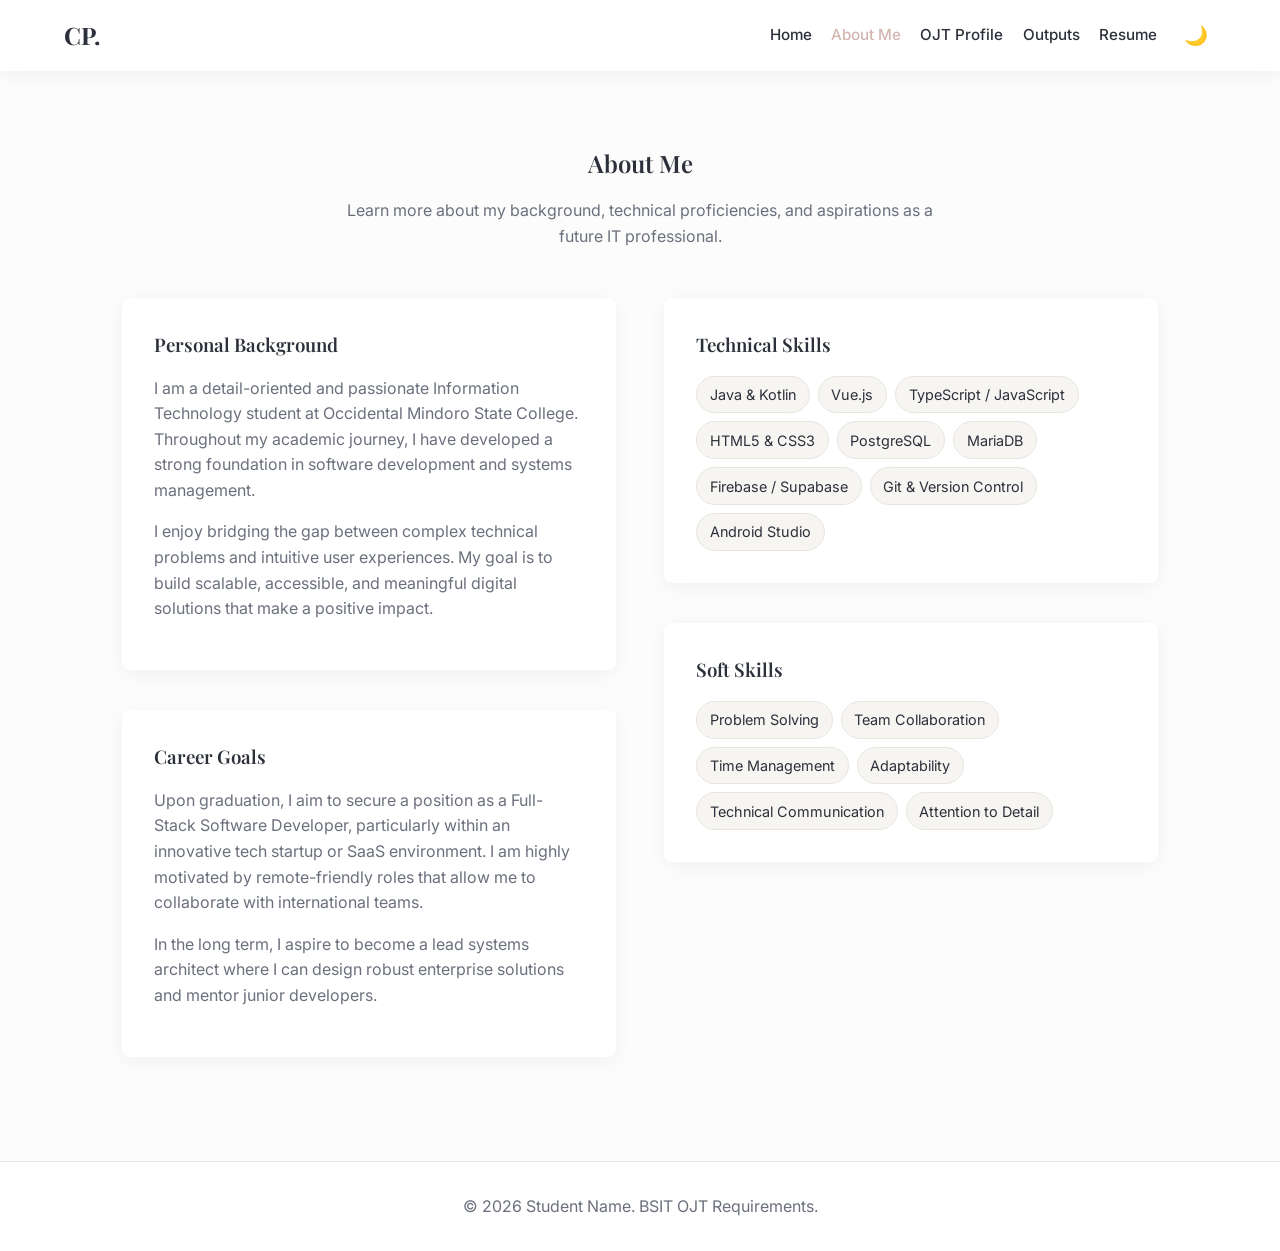
==== about.html @ f4969c80 "Inital commit: E-portfolio website progress" ====
<!DOCTYPE html>
<html lang="en">
<head>
    <meta charset="UTF-8">
    <meta name="viewport" content="width=device-width, initial-scale=1.0">
    <!-- REPLACE TEXT BELOW -->
    <title>About Me | Student Name</title>
    
    <link rel="preconnect" href="https://fonts.googleapis.com">
    <link rel="preconnect" href="https://fonts.gstatic.com" crossorigin>
    <link href="https://fonts.googleapis.com/css2?family=Inter:wght@300;400;500;600&family=Playfair+Display:wght@500;600;700&display=swap" rel="stylesheet">
    <link rel="stylesheet" href="assets/css/style.css">
</head>
<body>

    <nav class="navbar">
        <!-- REPLACE TEXT BELOW -->
        <a href="index.html" class="nav-brand">CP.</a>
        <button class="hamburger">☰</button>
        <ul class="nav-links">
            <li><a href="index.html">Home</a></li>
            <li><a href="about.html" class="active">About Me</a></li>
            <li><a href="ojt-profile.html">OJT Profile</a></li>
            <li><a href="outputs.html">Outputs</a></li>
            <li><a href="resume.html">Resume</a></li>
            <li><button id="theme-toggle" class="theme-toggle">🌙</button></li>
        </ul>
    </nav>

    <main>
        <section class="container">
            <div class="page-header">
                <h1>About Me</h1>
                <p>Learn more about my background, technical proficiencies, and aspirations as a future IT professional.</p>
            </div>

            <div class="content-grid">
                <!-- Left Column -->
                <div>
                    <div class="content-section">
                        <h3>Personal Background</h3>
                        <!-- REPLACE TEXT BELOW: Write the personal background here -->
                        <p>I am a detail-oriented and passionate Information Technology student at Occidental Mindoro State College. Throughout my academic journey, I have developed a strong foundation in software development and systems management.</p>
                        <p>I enjoy bridging the gap between complex technical problems and intuitive user experiences. My goal is to build scalable, accessible, and meaningful digital solutions that make a positive impact.</p>
                    </div>

                    <div class="content-section">
                        <h3>Career Goals</h3>
                        <!-- REPLACE TEXT BELOW: Write career goals here -->
                        <p>Upon graduation, I aim to secure a position as a Full-Stack Software Developer, particularly within an innovative tech startup or SaaS environment. I am highly motivated by remote-friendly roles that allow me to collaborate with international teams.</p>
                        <p>In the long term, I aspire to become a lead systems architect where I can design robust enterprise solutions and mentor junior developers.</p>
                    </div>
                </div>

                <!-- Right Column -->
                <div>
                    <div class="content-section">
                        <h3>Technical Skills</h3>
                        <ul class="skills-list">
                            <!-- REPLACE TEXT BELOW: Update technical skills -->
                            <li>Java & Kotlin</li>
                            <li>Vue.js</li>
                            <li>TypeScript / JavaScript</li>
                            <li>HTML5 & CSS3</li>
                            <li>PostgreSQL</li>
                            <li>MariaDB</li>
                            <li>Firebase / Supabase</li>
                            <li>Git & Version Control</li>
                            <li>Android Studio</li>
                        </ul>
                    </div>

                    <div class="content-section">
                        <h3>Soft Skills</h3>
                        <ul class="skills-list">
                            <!-- REPLACE TEXT BELOW: Update soft skills -->
                            <li>Problem Solving</li>
                            <li>Team Collaboration</li>
                            <li>Time Management</li>
                            <li>Adaptability</li>
                            <li>Technical Communication</li>
                            <li>Attention to Detail</li>
                        </ul>
                    </div>
                </div>
            </div>
        </section>
    </main>

    <footer>
        <!-- REPLACE TEXT BELOW -->
        <p>&copy; 2026 Student Name. BSIT OJT Requirements.</p>
    </footer>

    <script src="assets/js/main.js"></script>
</body>
</html>
---- assets/css/style.css ----
/* ==========================================================================
   1. CSS Variables & Design System (Light/Dark Mode)
   ========================================================================== */
:root {
  --bg-primary: #FCFCFC;
  --bg-secondary: #F7F5F2;
  --bg-card: #FFFFFF;
  --text-main: #2C303A;
  --text-muted: #6B707C;
  --accent-color: #D4B5B0;
  --accent-hover: #C29E99;
  --border-color: #E8E5E1;
  --shadow-soft: 0 4px 20px rgba(0, 0, 0, 0.05);
  --font-heading: 'Playfair Display', serif;
  --font-body: 'Inter', sans-serif;
  --radius-md: 8px;
  --transition: all 0.3s ease;
}

[data-theme="dark"] {
  --bg-primary: #1A1A1D;
  --bg-secondary: #242427;
  --bg-card: #2A2A2E;
  --text-main: #F2F2F2;
  --text-muted: #A0A5B1;
  --accent-color: #D4B5B0;
  --accent-hover: #E3CACA;
  --border-color: #3F3F45;
  --shadow-soft: 0 4px 20px rgba(0, 0, 0, 0.2);
}

/* ==========================================================================
   2. Resets & Base Styles
   ========================================================================== */
* { margin: 0; padding: 0; box-sizing: border-box; }
body { font-family: var(--font-body); background-color: var(--bg-primary); color: var(--text-main); line-height: 1.6; transition: var(--transition); }
h1, h2, h3, h4 { font-family: var(--font-heading); font-weight: 600; color: var(--text-main); margin-bottom: 1rem; }
a { text-decoration: none; color: var(--accent-color); transition: var(--transition); }
a:hover { color: var(--accent-hover); }
img { max-width: 100%; height: auto; display: block; border-radius: var(--radius-md); }

/* ==========================================================================
   3. Navigation Bar
   ========================================================================== */
.navbar { position: fixed; top: 0; width: 100%; background-color: var(--bg-card); box-shadow: var(--shadow-soft); z-index: 1000; display: flex; justify-content: space-between; align-items: center; padding: 1rem 5%; transition: var(--transition); }
.nav-brand { font-family: var(--font-heading); font-size: 1.5rem; font-weight: bold; color: var(--text-main); }
.nav-links { display: flex; list-style: none; gap: 1.2rem; align-items: center; font-size: 0.95rem; }
.nav-links a { color: var(--text-main); font-weight: 500; }
.nav-links a:hover, .nav-links a.active { color: var(--accent-color); }
.theme-toggle { background: none; border: none; cursor: pointer; font-size: 1.2rem; color: var(--text-main); padding: 0.5rem; }
.hamburger { display: none; background: none; border: none; font-size: 1.5rem; color: var(--text-main); cursor: pointer; }

/* ==========================================================================
   4. Layouts & Components
   ========================================================================== */
main { margin-top: 80px; min-height: calc(100vh - 150px); }
.container { max-width: 1100px; margin: 0 auto; padding: 4rem 2rem; }
.page-header { text-align: center; margin-bottom: 3rem; }
.page-header p { color: var(--text-muted); max-width: 600px; margin: 0 auto; }

.btn { display: inline-block; background-color: var(--accent-color); color: #fff; padding: 0.75rem 1.5rem; border-radius: var(--radius-md); font-weight: 600; border: none; cursor: pointer; }
.btn:hover { background-color: var(--accent-hover); color: #fff; }
.btn-outline { background-color: transparent; border: 2px solid var(--accent-color); color: var(--accent-color); }
.btn-outline:hover { background-color: var(--accent-color); color: #fff; }

.content-grid { display: grid; grid-template-columns: 1fr 1fr; gap: 3rem; }
.content-section { margin-bottom: 2.5rem; background: var(--bg-card); padding: 2rem; border-radius: var(--radius-md); box-shadow: var(--shadow-soft); transition: var(--transition); }
.content-section p { margin-bottom: 1rem; color: var(--text-muted); }

.resume-grid { display: grid; grid-template-columns: 1fr 2fr; gap: 3rem; }
.resume-item { margin-bottom: 1.5rem; border-left: 3px solid var(--accent-color); padding-left: 1rem; }
.resume-item h4 { margin-bottom: 0.2rem; }
.resume-item .date { color: var(--text-muted); font-size: 0.9rem; margin-bottom: 0.5rem; display: block; }
.skills-list { display: flex; flex-wrap: wrap; gap: 0.5rem; list-style: none; }
.skills-list li { background: var(--bg-secondary); padding: 0.4rem 0.8rem; border-radius: 20px; font-size: 0.9rem; border: 1px solid var(--border-color); color: var(--text-main); }

.company-header { display: flex; align-items: center; gap: 2rem; margin-bottom: 2rem; padding-bottom: 2rem; border-bottom: 1px solid var(--border-color); }
.company-logo { width: 120px; height: 120px; object-fit: contain; background: var(--bg-secondary); padding: 1rem; border-radius: var(--radius-md); border: 1px solid var(--border-color); }
.info-row { display: flex; justify-content: space-between; border-bottom: 1px solid var(--border-color); padding: 1rem 0; }
.info-row:last-child { border-bottom: none; }
.info-label { font-weight: 600; color: var(--text-main); }
.info-value { color: var(--text-muted); text-align: right; }

/* ==========================================================================
   5. Gallery & Lightbox
   ========================================================================== */
.gallery-grid { display: grid; grid-template-columns: repeat(auto-fill, minmax(300px, 1fr)); gap: 1.5rem; }
.gallery-img { width: 100%; height: 250px; object-fit: cover; border-radius: var(--radius-md); cursor: pointer; transition: transform 0.3s ease, box-shadow 0.3s ease; }
.gallery-img:hover { transform: scale(1.03); box-shadow: var(--shadow-soft); }

.lightbox { position: fixed; top: 0; left: 0; width: 100%; height: 100%; background: rgba(0, 0, 0, 0.9); display: none; justify-content: center; align-items: center; z-index: 2000; opacity: 0; transition: opacity 0.3s ease; padding: 2rem; }
.lightbox.active { display: flex; opacity: 1; }
.lightbox img { max-width: 100%; max-height: 90vh; border-radius: var(--radius-md); box-shadow: 0 10px 30px rgba(0,0,0,0.5); object-fit: contain; }
.lightbox-close { position: absolute; top: 20px; right: 30px; color: white; font-size: 3rem; cursor: pointer; background: none; border: none; transition: color 0.3s ease; }
.lightbox-close:hover { color: var(--accent-color); }

/* Footer */
footer { background-color: var(--bg-card); text-align: center; padding: 2rem; border-top: 1px solid var(--border-color); color: var(--text-muted); }

/* ==========================================================================
   6. Responsive Design
   ========================================================================== */
@media (max-width: 900px) {
  .hamburger { display: block; }
  .nav-links { position: fixed; top: 70px; right: -100%; width: 100%; height: calc(100vh - 70px); background-color: var(--bg-card); flex-direction: column; padding-top: 2rem; transition: var(--transition); }
  .nav-links.active { right: 0; }
  .resume-grid, .content-grid { grid-template-columns: 1fr; }
  .company-header { flex-direction: column; text-align: center; }
  .info-row { flex-direction: column; text-align: left; gap: 0.5rem; }
  .info-value { text-align: left; }
}
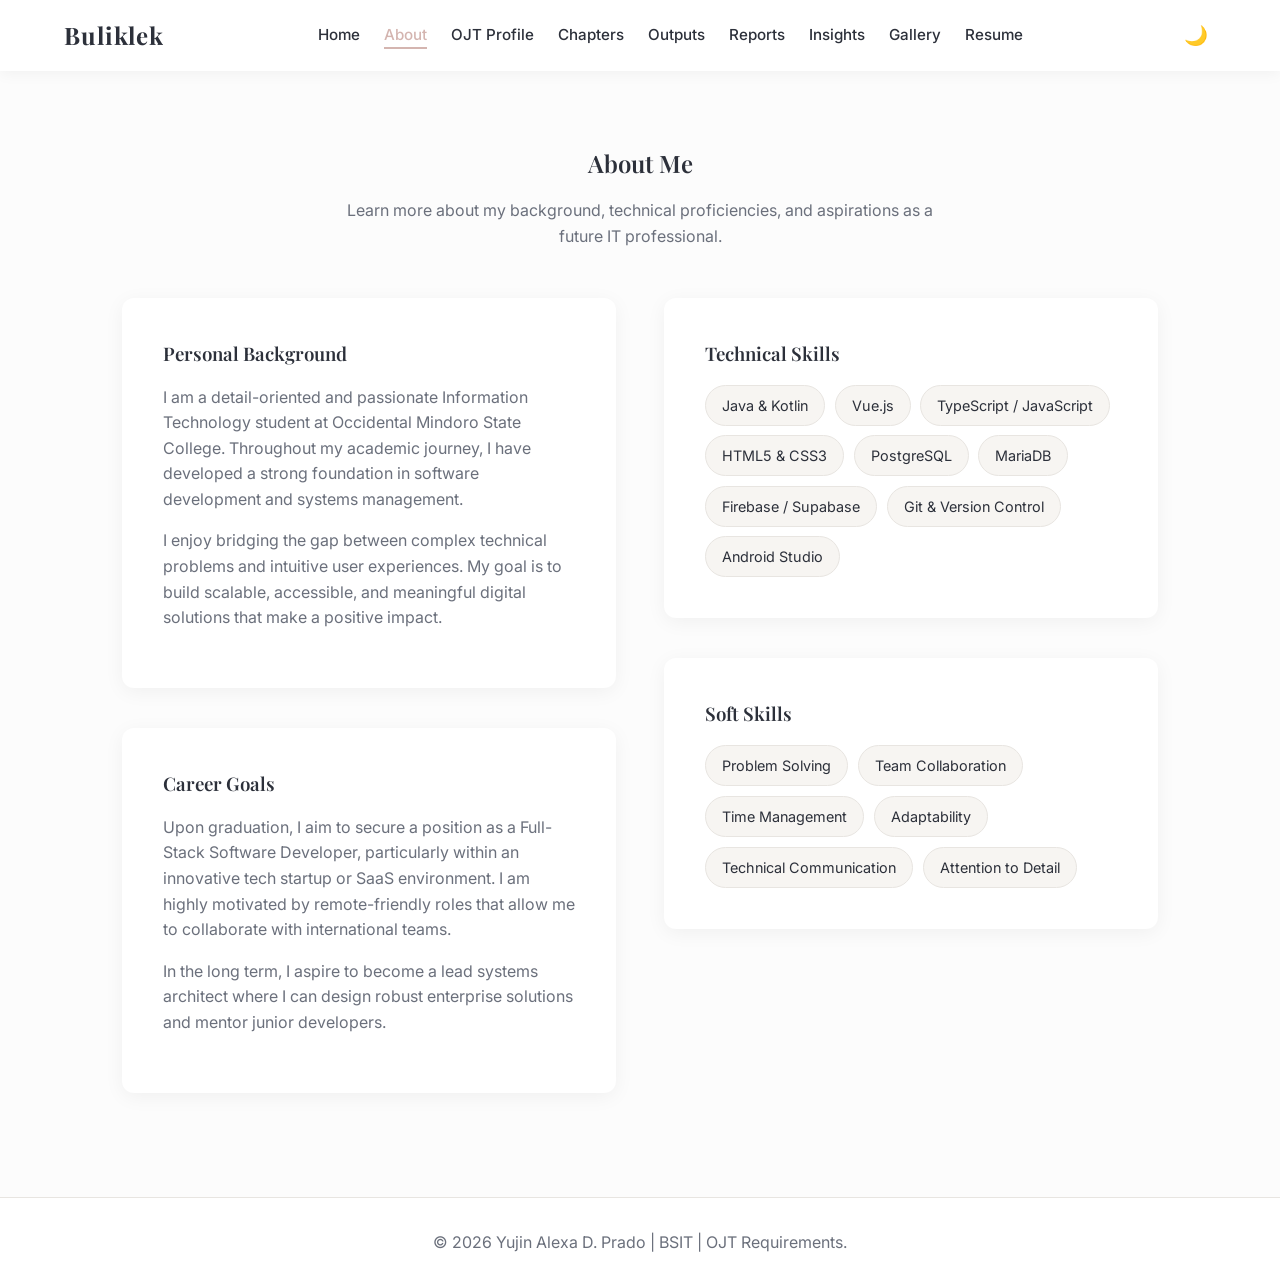
==== commit 04bdd77d: "feat: #1 added new adjustments: chapter viewing, theme toggle switch placement, improved ui" ====
--- a/about.html
+++ b/about.html
@@ -3,9 +3,7 @@
 <head>
     <meta charset="UTF-8">
     <meta name="viewport" content="width=device-width, initial-scale=1.0">
-    <!-- REPLACE TEXT BELOW -->
-    <title>About Me | Student Name</title>
-    
+    <title>About Me | Yujin Alexa D. Prado</title>
     <link rel="preconnect" href="https://fonts.googleapis.com">
     <link rel="preconnect" href="https://fonts.gstatic.com" crossorigin>
     <link href="https://fonts.googleapis.com/css2?family=Inter:wght@300;400;500;600&family=Playfair+Display:wght@500;600;700&display=swap" rel="stylesheet">
@@ -14,17 +12,22 @@
 <body>
 
     <nav class="navbar">
-        <!-- REPLACE TEXT BELOW -->
-        <a href="index.html" class="nav-brand">CP.</a>
-        <button class="hamburger">☰</button>
+        <a href="index.html" class="nav-brand">Buliklek</a>
         <ul class="nav-links">
             <li><a href="index.html">Home</a></li>
-            <li><a href="about.html" class="active">About Me</a></li>
+            <li><a href="about.html" class="active">About</a></li>
             <li><a href="ojt-profile.html">OJT Profile</a></li>
+            <li><a href="chapters.html">Chapters</a></li>
             <li><a href="outputs.html">Outputs</a></li>
+            <li><a href="reports.html">Reports</a></li>
+            <li><a href="insights.html">Insights</a></li>
+            <li><a href="gallery.html">Gallery</a></li>
             <li><a href="resume.html">Resume</a></li>
-            <li><button id="theme-toggle" class="theme-toggle">🌙</button></li>
         </ul>
+        <div style="display: flex; align-items: center; gap: 0.5rem;">
+            <button id="theme-toggle" class="theme-toggle" aria-label="Toggle Dark Mode">🌙</button>
+            <button class="hamburger">☰</button>
+        </div>
     </nav>
 
     <main>
@@ -33,31 +36,23 @@
                 <h1>About Me</h1>
                 <p>Learn more about my background, technical proficiencies, and aspirations as a future IT professional.</p>
             </div>
-
             <div class="content-grid">
-                <!-- Left Column -->
                 <div>
                     <div class="content-section">
                         <h3>Personal Background</h3>
-                        <!-- REPLACE TEXT BELOW: Write the personal background here -->
                         <p>I am a detail-oriented and passionate Information Technology student at Occidental Mindoro State College. Throughout my academic journey, I have developed a strong foundation in software development and systems management.</p>
                         <p>I enjoy bridging the gap between complex technical problems and intuitive user experiences. My goal is to build scalable, accessible, and meaningful digital solutions that make a positive impact.</p>
                     </div>
-
                     <div class="content-section">
                         <h3>Career Goals</h3>
-                        <!-- REPLACE TEXT BELOW: Write career goals here -->
                         <p>Upon graduation, I aim to secure a position as a Full-Stack Software Developer, particularly within an innovative tech startup or SaaS environment. I am highly motivated by remote-friendly roles that allow me to collaborate with international teams.</p>
                         <p>In the long term, I aspire to become a lead systems architect where I can design robust enterprise solutions and mentor junior developers.</p>
                     </div>
                 </div>
-
-                <!-- Right Column -->
                 <div>
                     <div class="content-section">
                         <h3>Technical Skills</h3>
                         <ul class="skills-list">
-                            <!-- REPLACE TEXT BELOW: Update technical skills -->
                             <li>Java & Kotlin</li>
                             <li>Vue.js</li>
                             <li>TypeScript / JavaScript</li>
@@ -69,11 +64,9 @@
                             <li>Android Studio</li>
                         </ul>
                     </div>
-
                     <div class="content-section">
                         <h3>Soft Skills</h3>
                         <ul class="skills-list">
-                            <!-- REPLACE TEXT BELOW: Update soft skills -->
                             <li>Problem Solving</li>
                             <li>Team Collaboration</li>
                             <li>Time Management</li>
@@ -88,8 +81,7 @@
     </main>
 
     <footer>
-        <!-- REPLACE TEXT BELOW -->
-        <p>&copy; 2026 Student Name. BSIT OJT Requirements.</p>
+        <p>&copy; 2026 Yujin Alexa D. Prado | BSIT | OJT Requirements.</p>
     </footer>
 
     <script src="assets/js/main.js"></script>
--- a/assets/css/style.css
+++ b/assets/css/style.css
@@ -1,6 +1,3 @@
-/* ==========================================================================
-   1. CSS Variables & Design System (Light/Dark Mode)
-   ========================================================================== */
 :root {
   --bg-primary: #FCFCFC;
   --bg-secondary: #F7F5F2;
@@ -11,10 +8,11 @@
   --accent-hover: #C29E99;
   --border-color: #E8E5E1;
   --shadow-soft: 0 4px 20px rgba(0, 0, 0, 0.05);
+  --shadow-hover: 0 12px 30px rgba(0, 0, 0, 0.1);
   --font-heading: 'Playfair Display', serif;
   --font-body: 'Inter', sans-serif;
-  --radius-md: 8px;
-  --transition: all 0.3s ease;
+  --radius-md: 12px; 
+  --transition: all 0.4s cubic-bezier(0.25, 0.8, 0.25, 1);
 }
 
 [data-theme="dark"] {
@@ -27,66 +25,138 @@
   --accent-hover: #E3CACA;
   --border-color: #3F3F45;
   --shadow-soft: 0 4px 20px rgba(0, 0, 0, 0.2);
+  --shadow-hover: 0 12px 30px rgba(0, 0, 0, 0.4);
 }
 
-/* ==========================================================================
-   2. Resets & Base Styles
-   ========================================================================== */
 * { margin: 0; padding: 0; box-sizing: border-box; }
-body { font-family: var(--font-body); background-color: var(--bg-primary); color: var(--text-main); line-height: 1.6; transition: var(--transition); }
+body { font-family: var(--font-body); background-color: var(--bg-primary); color: var(--text-main); line-height: 1.6; transition: background-color 0.4s ease, color 0.4s ease; overflow-x: hidden; }
 h1, h2, h3, h4 { font-family: var(--font-heading); font-weight: 600; color: var(--text-main); margin-bottom: 1rem; }
 a { text-decoration: none; color: var(--accent-color); transition: var(--transition); }
 a:hover { color: var(--accent-hover); }
 img { max-width: 100%; height: auto; display: block; border-radius: var(--radius-md); }
 
-/* ==========================================================================
-   3. Navigation Bar
-   ========================================================================== */
-.navbar { position: fixed; top: 0; width: 100%; background-color: var(--bg-card); box-shadow: var(--shadow-soft); z-index: 1000; display: flex; justify-content: space-between; align-items: center; padding: 1rem 5%; transition: var(--transition); }
-.nav-brand { font-family: var(--font-heading); font-size: 1.5rem; font-weight: bold; color: var(--text-main); }
-.nav-links { display: flex; list-style: none; gap: 1.2rem; align-items: center; font-size: 0.95rem; }
-.nav-links a { color: var(--text-main); font-weight: 500; }
+.navbar { 
+    position: fixed; top: 0; width: 100%; z-index: 1000; 
+    display: flex; justify-content: space-between; align-items: center; padding: 1rem 5%; 
+    background-color: rgba(255, 255, 255, 0.85); 
+    backdrop-filter: blur(12px);
+    -webkit-backdrop-filter: blur(12px);
+    box-shadow: 0 2px 15px rgba(0, 0, 0, 0.05);
+    transition: var(--transition); 
+}
+[data-theme="dark"] .navbar {
+    background-color: rgba(42, 42, 46, 0.85); 
+}
+.nav-brand { font-family: var(--font-heading); font-size: 1.5rem; font-weight: bold; color: var(--text-main); letter-spacing: 1px; }
+.nav-links { display: flex; list-style: none; gap: 1.5rem; align-items: center; font-size: 0.95rem; }
+.nav-links a { color: var(--text-main); font-weight: 500; position: relative; padding-bottom: 5px; }
+
+.nav-links a::after {
+    content: ''; position: absolute; width: 0; height: 2px; bottom: 0; left: 0;
+    background-color: var(--accent-color); transition: var(--transition);
+}
+.nav-links a:hover::after, .nav-links a.active::after { width: 100%; }
 .nav-links a:hover, .nav-links a.active { color: var(--accent-color); }
-.theme-toggle { background: none; border: none; cursor: pointer; font-size: 1.2rem; color: var(--text-main); padding: 0.5rem; }
+
+.theme-toggle { background: none; border: none; cursor: pointer; font-size: 1.2rem; color: var(--text-main); padding: 0.5rem; transition: transform 0.3s ease; }
+.theme-toggle:hover { transform: rotate(15deg) scale(1.1); }
 .hamburger { display: none; background: none; border: none; font-size: 1.5rem; color: var(--text-main); cursor: pointer; }
 
-/* ==========================================================================
-   4. Layouts & Components
-   ========================================================================== */
 main { margin-top: 80px; min-height: calc(100vh - 150px); }
 .container { max-width: 1100px; margin: 0 auto; padding: 4rem 2rem; }
 .page-header { text-align: center; margin-bottom: 3rem; }
 .page-header p { color: var(--text-muted); max-width: 600px; margin: 0 auto; }
 
-.btn { display: inline-block; background-color: var(--accent-color); color: #fff; padding: 0.75rem 1.5rem; border-radius: var(--radius-md); font-weight: 600; border: none; cursor: pointer; }
-.btn:hover { background-color: var(--accent-hover); color: #fff; }
-.btn-outline { background-color: transparent; border: 2px solid var(--accent-color); color: var(--accent-color); }
-.btn-outline:hover { background-color: var(--accent-color); color: #fff; }
+.btn { 
+    display: inline-block; background-color: var(--accent-color); color: #fff; 
+    padding: 0.75rem 1.5rem; border-radius: 30px; font-weight: 600; border: none; cursor: pointer; 
+    transition: var(--transition); box-shadow: 0 4px 15px rgba(212, 181, 176, 0.4);
+}
+.btn:hover { background-color: var(--accent-hover); color: #fff; transform: translateY(-3px); box-shadow: 0 8px 20px rgba(212, 181, 176, 0.6); }
+.btn-outline { background-color: transparent; border: 2px solid var(--accent-color); color: var(--accent-color); box-shadow: none; }
+.btn-outline:hover { background-color: var(--accent-color); color: #fff; transform: translateY(-3px); box-shadow: 0 8px 20px rgba(212, 181, 176, 0.4); }
 
 .content-grid { display: grid; grid-template-columns: 1fr 1fr; gap: 3rem; }
-.content-section { margin-bottom: 2.5rem; background: var(--bg-card); padding: 2rem; border-radius: var(--radius-md); box-shadow: var(--shadow-soft); transition: var(--transition); }
+.content-section, .resume-section { 
+    margin-bottom: 2.5rem; background: var(--bg-card); padding: 2.5rem; 
+    border-radius: var(--radius-md); box-shadow: var(--shadow-soft); transition: var(--transition); 
+    border: 1px solid transparent;
+}
+.content-section:hover, .resume-section:hover {
+    transform: translateY(-8px);
+    box-shadow: var(--shadow-hover);
+    border-color: var(--border-color);
+}
 .content-section p { margin-bottom: 1rem; color: var(--text-muted); }
 
+/* Updated Responsive PDF Container */
+.pdf-container {
+    width: 100%; /* Fixed from 200% */
+    max-width: 900px; 
+    height: 75vh; 
+    min-height: 400px; 
+    margin: 0 auto 4rem auto; 
+    border-radius: var(--radius-md); 
+    overflow: hidden; 
+    box-shadow: var(--shadow-soft); 
+    border: 1px solid var(--border-color);
+}
+
 .resume-grid { display: grid; grid-template-columns: 1fr 2fr; gap: 3rem; }
-.resume-item { margin-bottom: 1.5rem; border-left: 3px solid var(--accent-color); padding-left: 1rem; }
+.resume-item { margin-bottom: 1.5rem; border-left: 3px solid var(--accent-color); padding-left: 1rem; transition: var(--transition); }
+.resume-item:hover { border-left-width: 6px; background: linear-gradient(90deg, rgba(212,181,176,0.1) 0%, rgba(255,255,255,0) 100%); }
 .resume-item h4 { margin-bottom: 0.2rem; }
 .resume-item .date { color: var(--text-muted); font-size: 0.9rem; margin-bottom: 0.5rem; display: block; }
-.skills-list { display: flex; flex-wrap: wrap; gap: 0.5rem; list-style: none; }
-.skills-list li { background: var(--bg-secondary); padding: 0.4rem 0.8rem; border-radius: 20px; font-size: 0.9rem; border: 1px solid var(--border-color); color: var(--text-main); }
+
+.skills-list { display: flex; flex-wrap: wrap; gap: 0.6rem; list-style: none; }
+.skills-list li { 
+    background: var(--bg-secondary); padding: 0.5rem 1rem; border-radius: 30px; 
+    font-size: 0.9rem; border: 1px solid var(--border-color); color: var(--text-main);
+    transition: var(--transition); cursor: default;
+}
+.skills-list li:hover {
+    background-color: var(--accent-color); color: #fff; border-color: var(--accent-color);
+    transform: translateY(-3px) scale(1.05); box-shadow: 0 5px 15px rgba(212, 181, 176, 0.4);
+}
 
 .company-header { display: flex; align-items: center; gap: 2rem; margin-bottom: 2rem; padding-bottom: 2rem; border-bottom: 1px solid var(--border-color); }
-.company-logo { width: 120px; height: 120px; object-fit: contain; background: var(--bg-secondary); padding: 1rem; border-radius: var(--radius-md); border: 1px solid var(--border-color); }
-.info-row { display: flex; justify-content: space-between; border-bottom: 1px solid var(--border-color); padding: 1rem 0; }
+.company-logo { width: 120px; height: 120px; object-fit: contain; background: var(--bg-secondary); padding: 1rem; border-radius: var(--radius-md); border: 1px solid var(--border-color); transition: var(--transition); }
+.company-logo:hover { transform: scale(1.05) rotate(-2deg); }
+.info-row { display: flex; justify-content: space-between; border-bottom: 1px solid var(--border-color); padding: 1rem 0; transition: var(--transition); }
+.info-row:hover { background-color: var(--bg-secondary); padding-left: 10px; padding-right: 10px; border-radius: var(--radius-md); }
 .info-row:last-child { border-bottom: none; }
 .info-label { font-weight: 600; color: var(--text-main); }
 .info-value { color: var(--text-muted); text-align: right; }
 
-/* ==========================================================================
-   5. Gallery & Lightbox
-   ========================================================================== */
+/* Chapter & Dropdown Features */
+.chapter-selector-wrapper { text-align: center; margin-bottom: 3rem; }
+.chapter-dropdown {
+    padding: 1rem 2rem; font-size: 1.1rem; font-family: var(--font-body);
+    color: var(--text-main); background-color: var(--bg-card);
+    border: 2px solid var(--accent-color); border-radius: 30px;
+    cursor: pointer; outline: none; box-shadow: var(--shadow-soft);
+    appearance: none; -webkit-appearance: none;
+    background-image: url('data:image/svg+xml;charset=US-ASCII,<svg width="14" height="8" viewBox="0 0 14 8" fill="none" xmlns="http://www.w3.org/2000/svg"><path d="M1 1L7 7L13 1" stroke="%23D4B5B0" stroke-width="2" stroke-linecap="round" stroke-linejoin="round"/></svg>');
+    background-repeat: no-repeat; background-position: right 20px center;
+    padding-right: 3rem; transition: var(--transition);
+}
+.chapter-dropdown:hover { box-shadow: var(--shadow-hover); transform: translateY(-2px); }
+
+.toc-card { background: var(--bg-card); padding: 2rem; border-radius: var(--radius-md); box-shadow: var(--shadow-soft); margin-bottom: 2rem; border-left: 4px solid var(--accent-color); }
+.toc-list { list-style: none; margin-left: 1rem; }
+.toc-list li { margin-bottom: 0.8rem; cursor: pointer; color: var(--text-muted); transition: var(--transition); font-weight: 500;}
+.toc-list li:hover, .toc-list li.active-toc { color: var(--accent-color); transform: translateX(5px); }
+
+.chapter-content { display: none; animation: fadeIn 0.5s ease; }
+.chapter-content.active { display: block; }
+@keyframes fadeIn { from { opacity: 0; transform: translateY(10px); } to { opacity: 1; transform: translateY(0); } }
+
+.fade-in-up { opacity: 0; transform: translateY(40px); transition: opacity 0.8s ease-out, transform 0.8s ease-out; }
+.fade-in-up.is-visible { opacity: 1; transform: translateY(0); }
+
 .gallery-grid { display: grid; grid-template-columns: repeat(auto-fill, minmax(300px, 1fr)); gap: 1.5rem; }
-.gallery-img { width: 100%; height: 250px; object-fit: cover; border-radius: var(--radius-md); cursor: pointer; transition: transform 0.3s ease, box-shadow 0.3s ease; }
-.gallery-img:hover { transform: scale(1.03); box-shadow: var(--shadow-soft); }
+.gallery-img { width: 100%; height: 250px; object-fit: cover; border-radius: var(--radius-md); cursor: pointer; transition: var(--transition); }
+.gallery-img:hover { transform: scale(1.03); box-shadow: var(--shadow-hover); }
 
 .lightbox { position: fixed; top: 0; left: 0; width: 100%; height: 100%; background: rgba(0, 0, 0, 0.9); display: none; justify-content: center; align-items: center; z-index: 2000; opacity: 0; transition: opacity 0.3s ease; padding: 2rem; }
 .lightbox.active { display: flex; opacity: 1; }
@@ -94,15 +164,12 @@
 .lightbox-close { position: absolute; top: 20px; right: 30px; color: white; font-size: 3rem; cursor: pointer; background: none; border: none; transition: color 0.3s ease; }
 .lightbox-close:hover { color: var(--accent-color); }
 
-/* Footer */
-footer { background-color: var(--bg-card); text-align: center; padding: 2rem; border-top: 1px solid var(--border-color); color: var(--text-muted); }
+footer { background-color: var(--bg-card); text-align: center; padding: 2rem; border-top: 1px solid var(--border-color); color: var(--text-muted); transition: var(--transition); }
 
-/* ==========================================================================
-   6. Responsive Design
-   ========================================================================== */
 @media (max-width: 900px) {
   .hamburger { display: block; }
-  .nav-links { position: fixed; top: 70px; right: -100%; width: 100%; height: calc(100vh - 70px); background-color: var(--bg-card); flex-direction: column; padding-top: 2rem; transition: var(--transition); }
+  .nav-links { position: fixed; top: 70px; right: -100%; width: 100%; height: calc(100vh - 70px); background-color: rgba(255,255,255,0.95); backdrop-filter: blur(10px); flex-direction: column; padding-top: 2rem; transition: var(--transition); }
+  [data-theme="dark"] .nav-links { background-color: rgba(42,42,46,0.95); }
   .nav-links.active { right: 0; }
   .resume-grid, .content-grid { grid-template-columns: 1fr; }
   .company-header { flex-direction: column; text-align: center; }
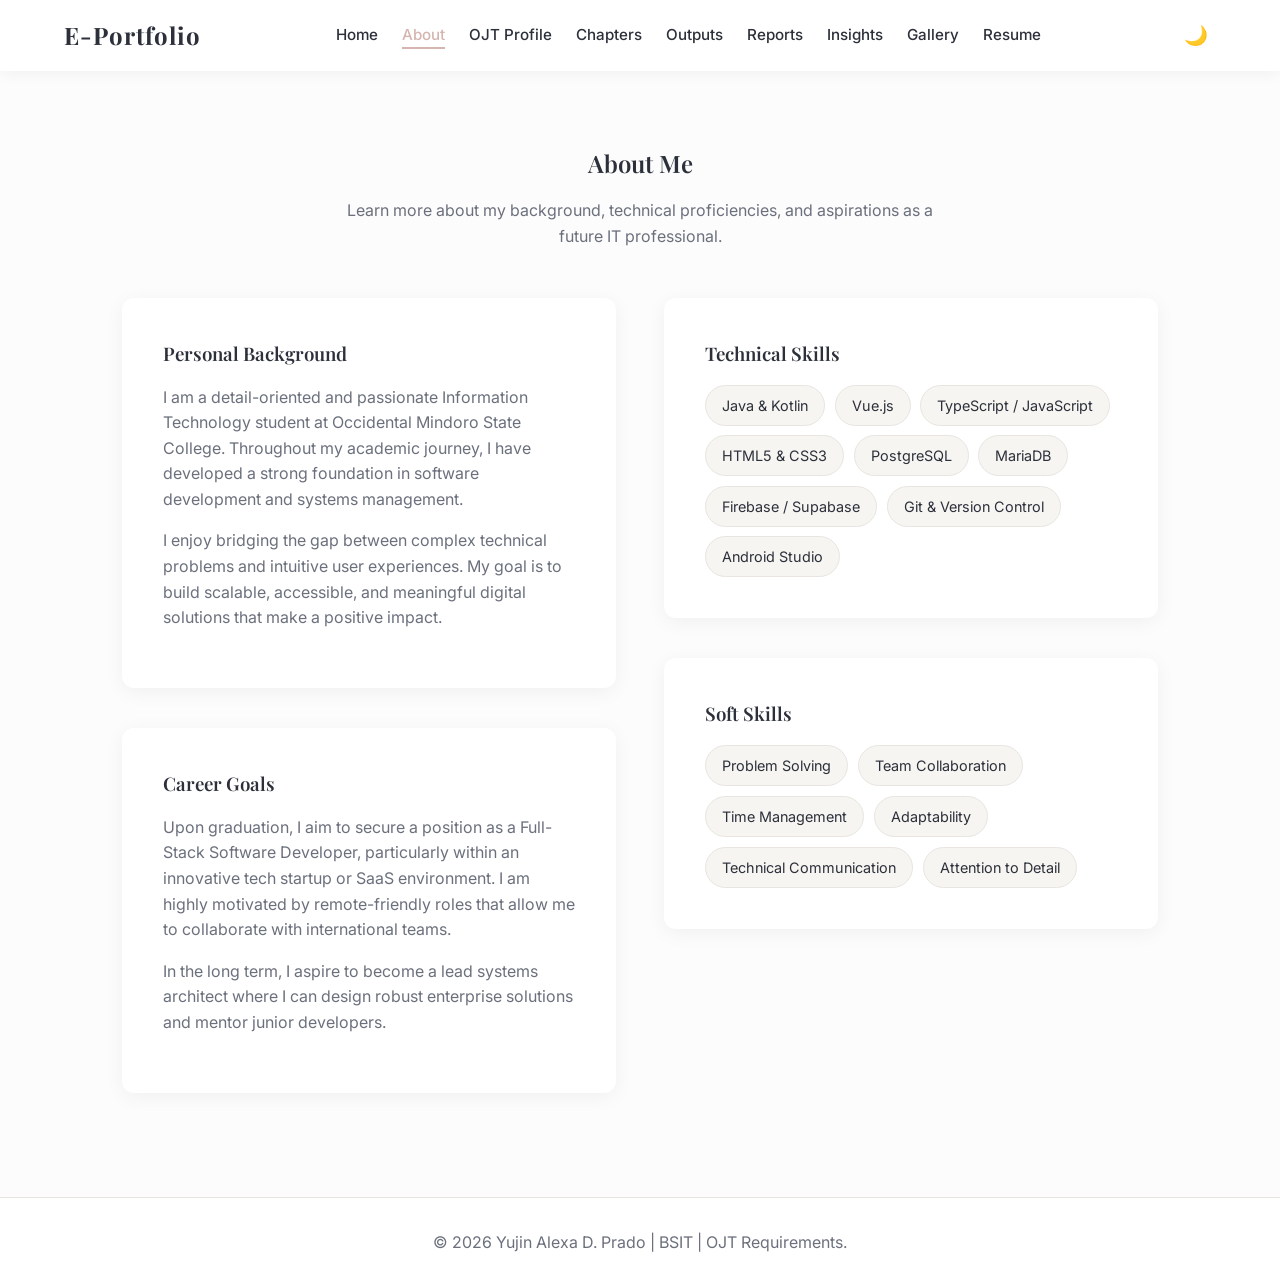
==== commit 4cb27837: "feat: #1 added several features including print feature, fixed resume view, adjusted chapter viewing" ====
--- a/about.html
+++ b/about.html
@@ -12,7 +12,7 @@
 <body>
 
     <nav class="navbar">
-        <a href="index.html" class="nav-brand">Buliklek</a>
+        <a href="index.html" class="nav-brand">E-Portfolio</a>
         <ul class="nav-links">
             <li><a href="index.html">Home</a></li>
             <li><a href="about.html" class="active">About</a></li>
--- a/assets/css/style.css
+++ b/assets/css/style.css
@@ -35,26 +35,12 @@
 a:hover { color: var(--accent-hover); }
 img { max-width: 100%; height: auto; display: block; border-radius: var(--radius-md); }
 
-.navbar { 
-    position: fixed; top: 0; width: 100%; z-index: 1000; 
-    display: flex; justify-content: space-between; align-items: center; padding: 1rem 5%; 
-    background-color: rgba(255, 255, 255, 0.85); 
-    backdrop-filter: blur(12px);
-    -webkit-backdrop-filter: blur(12px);
-    box-shadow: 0 2px 15px rgba(0, 0, 0, 0.05);
-    transition: var(--transition); 
-}
-[data-theme="dark"] .navbar {
-    background-color: rgba(42, 42, 46, 0.85); 
-}
+.navbar { position: fixed; top: 0; width: 100%; z-index: 1000; display: flex; justify-content: space-between; align-items: center; padding: 1rem 5%; background-color: rgba(255, 255, 255, 0.85); backdrop-filter: blur(12px); -webkit-backdrop-filter: blur(12px); box-shadow: 0 2px 15px rgba(0, 0, 0, 0.05); transition: var(--transition); }
+[data-theme="dark"] .navbar { background-color: rgba(42, 42, 46, 0.85); }
 .nav-brand { font-family: var(--font-heading); font-size: 1.5rem; font-weight: bold; color: var(--text-main); letter-spacing: 1px; }
 .nav-links { display: flex; list-style: none; gap: 1.5rem; align-items: center; font-size: 0.95rem; }
 .nav-links a { color: var(--text-main); font-weight: 500; position: relative; padding-bottom: 5px; }
-
-.nav-links a::after {
-    content: ''; position: absolute; width: 0; height: 2px; bottom: 0; left: 0;
-    background-color: var(--accent-color); transition: var(--transition);
-}
+.nav-links a::after { content: ''; position: absolute; width: 0; height: 2px; bottom: 0; left: 0; background-color: var(--accent-color); transition: var(--transition); }
 .nav-links a:hover::after, .nav-links a.active::after { width: 100%; }
 .nav-links a:hover, .nav-links a.active { color: var(--accent-color); }
 
@@ -64,44 +50,20 @@
 
 main { margin-top: 80px; min-height: calc(100vh - 150px); }
 .container { max-width: 1100px; margin: 0 auto; padding: 4rem 2rem; }
-.page-header { text-align: center; margin-bottom: 3rem; }
+.page-header { text-align: center; margin-bottom: 3rem; position: relative; }
 .page-header p { color: var(--text-muted); max-width: 600px; margin: 0 auto; }
 
-.btn { 
-    display: inline-block; background-color: var(--accent-color); color: #fff; 
-    padding: 0.75rem 1.5rem; border-radius: 30px; font-weight: 600; border: none; cursor: pointer; 
-    transition: var(--transition); box-shadow: 0 4px 15px rgba(212, 181, 176, 0.4);
-}
+.btn { display: inline-flex; align-items: center; justify-content: center; background-color: var(--accent-color); color: #fff; padding: 0.75rem 1.5rem; border-radius: 30px; font-weight: 600; border: none; cursor: pointer; transition: var(--transition); box-shadow: 0 4px 15px rgba(212, 181, 176, 0.4); }
 .btn:hover { background-color: var(--accent-hover); color: #fff; transform: translateY(-3px); box-shadow: 0 8px 20px rgba(212, 181, 176, 0.6); }
 .btn-outline { background-color: transparent; border: 2px solid var(--accent-color); color: var(--accent-color); box-shadow: none; }
 .btn-outline:hover { background-color: var(--accent-color); color: #fff; transform: translateY(-3px); box-shadow: 0 8px 20px rgba(212, 181, 176, 0.4); }
 
 .content-grid { display: grid; grid-template-columns: 1fr 1fr; gap: 3rem; }
-.content-section, .resume-section { 
-    margin-bottom: 2.5rem; background: var(--bg-card); padding: 2.5rem; 
-    border-radius: var(--radius-md); box-shadow: var(--shadow-soft); transition: var(--transition); 
-    border: 1px solid transparent;
-}
-.content-section:hover, .resume-section:hover {
-    transform: translateY(-8px);
-    box-shadow: var(--shadow-hover);
-    border-color: var(--border-color);
-}
+.content-section, .resume-section { margin-bottom: 2.5rem; background: var(--bg-card); padding: 2.5rem; border-radius: var(--radius-md); box-shadow: var(--shadow-soft); transition: var(--transition); border: 1px solid transparent; }
+.content-section:hover, .resume-section:hover { transform: translateY(-8px); box-shadow: var(--shadow-hover); border-color: var(--border-color); }
 .content-section p { margin-bottom: 1rem; color: var(--text-muted); }
 
-/* Updated Responsive PDF Container */
-.pdf-container {
-    width: 100%; /* Fixed from 200% */
-    max-width: 900px; 
-    height: 75vh; 
-    min-height: 400px; 
-    margin: 0 auto 4rem auto; 
-    border-radius: var(--radius-md); 
-    overflow: hidden; 
-    box-shadow: var(--shadow-soft); 
-    border: 1px solid var(--border-color);
-}
-
+.pdf-container { width: 100%; max-width: 900px; height: 75vh; min-height: 400px; margin: 0 auto 4rem auto; border-radius: var(--radius-md); overflow: hidden; box-shadow: var(--shadow-soft); border: 1px solid var(--border-color); }
 .resume-grid { display: grid; grid-template-columns: 1fr 2fr; gap: 3rem; }
 .resume-item { margin-bottom: 1.5rem; border-left: 3px solid var(--accent-color); padding-left: 1rem; transition: var(--transition); }
 .resume-item:hover { border-left-width: 6px; background: linear-gradient(90deg, rgba(212,181,176,0.1) 0%, rgba(255,255,255,0) 100%); }
@@ -109,15 +71,8 @@
 .resume-item .date { color: var(--text-muted); font-size: 0.9rem; margin-bottom: 0.5rem; display: block; }
 
 .skills-list { display: flex; flex-wrap: wrap; gap: 0.6rem; list-style: none; }
-.skills-list li { 
-    background: var(--bg-secondary); padding: 0.5rem 1rem; border-radius: 30px; 
-    font-size: 0.9rem; border: 1px solid var(--border-color); color: var(--text-main);
-    transition: var(--transition); cursor: default;
-}
-.skills-list li:hover {
-    background-color: var(--accent-color); color: #fff; border-color: var(--accent-color);
-    transform: translateY(-3px) scale(1.05); box-shadow: 0 5px 15px rgba(212, 181, 176, 0.4);
-}
+.skills-list li { background: var(--bg-secondary); padding: 0.5rem 1rem; border-radius: 30px; font-size: 0.9rem; border: 1px solid var(--border-color); color: var(--text-main); transition: var(--transition); cursor: default; }
+.skills-list li:hover { background-color: var(--accent-color); color: #fff; border-color: var(--accent-color); transform: translateY(-3px) scale(1.05); box-shadow: 0 5px 15px rgba(212, 181, 176, 0.4); }
 
 .company-header { display: flex; align-items: center; gap: 2rem; margin-bottom: 2rem; padding-bottom: 2rem; border-bottom: 1px solid var(--border-color); }
 .company-logo { width: 120px; height: 120px; object-fit: contain; background: var(--bg-secondary); padding: 1rem; border-radius: var(--radius-md); border: 1px solid var(--border-color); transition: var(--transition); }
@@ -128,43 +83,102 @@
 .info-label { font-weight: 600; color: var(--text-main); }
 .info-value { color: var(--text-muted); text-align: right; }
 
-/* Chapter & Dropdown Features */
-.chapter-selector-wrapper { text-align: center; margin-bottom: 3rem; }
-.chapter-dropdown {
-    padding: 1rem 2rem; font-size: 1.1rem; font-family: var(--font-body);
-    color: var(--text-main); background-color: var(--bg-card);
-    border: 2px solid var(--accent-color); border-radius: 30px;
-    cursor: pointer; outline: none; box-shadow: var(--shadow-soft);
-    appearance: none; -webkit-appearance: none;
-    background-image: url('data:image/svg+xml;charset=US-ASCII,<svg width="14" height="8" viewBox="0 0 14 8" fill="none" xmlns="http://www.w3.org/2000/svg"><path d="M1 1L7 7L13 1" stroke="%23D4B5B0" stroke-width="2" stroke-linecap="round" stroke-linejoin="round"/></svg>');
-    background-repeat: no-repeat; background-position: right 20px center;
-    padding-right: 3rem; transition: var(--transition);
-}
-.chapter-dropdown:hover { box-shadow: var(--shadow-hover); transform: translateY(-2px); }
-
+/* Chapter Navigation */
+.chapter-selector-wrapper { text-align: center; margin-bottom: 2rem; display: none; }
+.chapter-dropdown { padding: 1rem 2rem; font-size: 1.1rem; font-family: var(--font-body); color: var(--text-main); background-color: var(--bg-card); border: 2px solid var(--border-color); border-radius: 30px; cursor: pointer; outline: none; box-shadow: var(--shadow-soft); appearance: none; -webkit-appearance: none; background-image: url('data:image/svg+xml;charset=US-ASCII,<svg width="14" height="8" viewBox="0 0 14 8" fill="none" xmlns="http://www.w3.org/2000/svg"><path d="M1 1L7 7L13 1" stroke="%23D4B5B0" stroke-width="2" stroke-linecap="round" stroke-linejoin="round"/></svg>'); background-repeat: no-repeat; background-position: right 20px center; padding-right: 3rem; transition: var(--transition); width: 100%; max-width: 400px; }
+.chapter-dropdown:hover { box-shadow: var(--shadow-hover); border-color: var(--accent-color); }
+
+.toc-sidebar { position: sticky; top: 100px; }
 .toc-card { background: var(--bg-card); padding: 2rem; border-radius: var(--radius-md); box-shadow: var(--shadow-soft); margin-bottom: 2rem; border-left: 4px solid var(--accent-color); }
 .toc-list { list-style: none; margin-left: 1rem; }
 .toc-list li { margin-bottom: 0.8rem; cursor: pointer; color: var(--text-muted); transition: var(--transition); font-weight: 500;}
 .toc-list li:hover, .toc-list li.active-toc { color: var(--accent-color); transform: translateX(5px); }
 
-.chapter-content { display: none; animation: fadeIn 0.5s ease; }
+.chapter-content { display: none; animation: smoothFadeIn 0.5s cubic-bezier(0.25, 0.8, 0.25, 1); }
 .chapter-content.active { display: block; }
-@keyframes fadeIn { from { opacity: 0; transform: translateY(10px); } to { opacity: 1; transform: translateY(0); } }
+@keyframes smoothFadeIn { from { opacity: 0; transform: translateY(15px); } to { opacity: 1; transform: translateY(0); } }
+
+.chapter-nav-buttons { display: flex; justify-content: space-between; align-items: center; margin-top: 3rem; padding-top: 2rem; border-top: 1px solid var(--border-color); }
+.btn-nav { display: flex; align-items: center; gap: 0.5rem; background-color: transparent; color: var(--text-main); padding: 0.75rem 1.25rem; border-radius: 30px; font-weight: 600; border: 2px solid var(--border-color); cursor: pointer; transition: var(--transition); }
+.btn-nav:hover { background-color: var(--bg-secondary); border-color: var(--text-muted); transform: translateY(-2px); }
+.btn-nav.hidden { visibility: hidden; }
+
+.chapter-pagination { display: flex; gap: 0.5rem; align-items: center; }
+.page-num { background-color: transparent; color: var(--text-muted); border: 2px solid transparent; width: 40px; height: 40px; border-radius: 50%; display: flex; justify-content: center; align-items: center; font-weight: 600; font-family: var(--font-body); font-size: 1rem; cursor: pointer; transition: var(--transition); }
+.page-num:hover { background-color: var(--bg-secondary); color: var(--text-main); }
+.page-num.active { background-color: var(--accent-color); color: #fff; border-color: var(--accent-color); box-shadow: 0 4px 10px rgba(212, 181, 176, 0.4); }
 
 .fade-in-up { opacity: 0; transform: translateY(40px); transition: opacity 0.8s ease-out, transform 0.8s ease-out; }
 .fade-in-up.is-visible { opacity: 1; transform: translateY(0); }
 
+/* Progress Bar & Back to Top */
+.reading-progress-container { position: fixed; top: 0; left: 0; width: 100%; height: 4px; background: transparent; z-index: 2001; }
+.reading-progress-bar { height: 100%; background: var(--accent-color); width: 0%; transition: width 0.1s ease-out; }
+.back-to-top { position: fixed; bottom: -60px; right: 30px; width: 50px; height: 50px; background-color: var(--accent-color); color: #fff; border: none; border-radius: 50%; font-size: 1.5rem; cursor: pointer; box-shadow: 0 4px 15px rgba(212, 181, 176, 0.5); display: flex; justify-content: center; align-items: center; opacity: 0; visibility: hidden; transition: var(--transition); z-index: 1500; }
+.back-to-top.show { bottom: 30px; opacity: 1; visibility: visible; }
+.back-to-top:hover { transform: translateY(-5px); background-color: var(--accent-hover); box-shadow: 0 6px 20px rgba(212, 181, 176, 0.7); }
+
+/* ==========================================================================
+   NEW FEATURES: Reading Badge, Pro Lightbox & Output Filters
+   ========================================================================== */
+
+/* Reading Time Badge */
+.read-time-badge {
+    display: inline-flex; align-items: center; gap: 0.4rem;
+    background: var(--bg-secondary); color: var(--accent-color);
+    padding: 0.4rem 1rem; border-radius: 20px; font-size: 0.85rem; font-weight: 600;
+    margin-top: 1rem; border: 1px solid var(--border-color);
+    box-shadow: var(--shadow-soft);
+}
+
+/* Outputs Tech Stack Filter */
+.filter-container {
+    display: flex; justify-content: center; flex-wrap: wrap; gap: 0.8rem;
+    margin-bottom: 2.5rem; padding-bottom: 1rem; border-bottom: 1px solid var(--border-color);
+}
+.filter-btn {
+    background: transparent; border: 2px solid var(--border-color); color: var(--text-muted);
+    padding: 0.5rem 1.2rem; border-radius: 30px; cursor: pointer; font-family: var(--font-body);
+    font-weight: 500; font-size: 0.9rem; transition: var(--transition);
+}
+.filter-btn:hover { border-color: var(--accent-color); color: var(--accent-color); }
+.filter-btn.active {
+    background: var(--accent-color); color: #fff; border-color: var(--accent-color);
+    box-shadow: 0 4px 12px rgba(212, 181, 176, 0.4);
+}
+.output-card { transition: all 0.4s ease; }
+.output-card.hidden { display: none; }
+
+/* Pro Lightbox */
 .gallery-grid { display: grid; grid-template-columns: repeat(auto-fill, minmax(300px, 1fr)); gap: 1.5rem; }
 .gallery-img { width: 100%; height: 250px; object-fit: cover; border-radius: var(--radius-md); cursor: pointer; transition: var(--transition); }
 .gallery-img:hover { transform: scale(1.03); box-shadow: var(--shadow-hover); }
 
-.lightbox { position: fixed; top: 0; left: 0; width: 100%; height: 100%; background: rgba(0, 0, 0, 0.9); display: none; justify-content: center; align-items: center; z-index: 2000; opacity: 0; transition: opacity 0.3s ease; padding: 2rem; }
+.lightbox { position: fixed; top: 0; left: 0; width: 100%; height: 100%; background: rgba(0, 0, 0, 0.95); display: none; justify-content: center; align-items: center; z-index: 2000; opacity: 0; transition: opacity 0.3s ease; padding: 2rem; user-select: none; }
 .lightbox.active { display: flex; opacity: 1; }
-.lightbox img { max-width: 100%; max-height: 90vh; border-radius: var(--radius-md); box-shadow: 0 10px 30px rgba(0,0,0,0.5); object-fit: contain; }
-.lightbox-close { position: absolute; top: 20px; right: 30px; color: white; font-size: 3rem; cursor: pointer; background: none; border: none; transition: color 0.3s ease; }
+.lightbox img { max-width: 100%; max-height: 85vh; border-radius: var(--radius-md); box-shadow: 0 10px 40px rgba(0,0,0,0.6); object-fit: contain; transition: transform 0.3s ease; }
+.lightbox-close { position: absolute; top: 20px; right: 30px; color: white; font-size: 3rem; cursor: pointer; background: none; border: none; transition: color 0.3s ease; z-index: 2001;}
 .lightbox-close:hover { color: var(--accent-color); }
-
-footer { background-color: var(--bg-card); text-align: center; padding: 2rem; border-top: 1px solid var(--border-color); color: var(--text-muted); transition: var(--transition); }
+.lightbox-nav { position: absolute; top: 50%; transform: translateY(-50%); background: rgba(255,255,255,0.1); color: white; border: none; width: 50px; height: 50px; border-radius: 50%; font-size: 1.5rem; cursor: pointer; display: flex; justify-content: center; align-items: center; transition: var(--transition); z-index: 2001; backdrop-filter: blur(5px); }
+.lightbox-nav:hover { background: var(--accent-color); transform: translateY(-50%) scale(1.1); }
+.lightbox-prev { left: 20px; }
+.lightbox-next { right: 20px; }
+
+/* ==========================================================================
+   THE REPAIRED FOOTER
+   ========================================================================== */
+footer { 
+    background-color: var(--bg-card); 
+    display: flex; 
+    justify-content: center; 
+    align-items: center;
+    text-align: center; 
+    padding: 2rem; 
+    border-top: 1px solid var(--border-color); 
+    color: var(--text-muted); 
+    transition: var(--transition); 
+    width: 100%;
+}
 
 @media (max-width: 900px) {
   .hamburger { display: block; }
@@ -175,4 +189,26 @@
   .company-header { flex-direction: column; text-align: center; }
   .info-row { flex-direction: column; text-align: left; gap: 0.5rem; }
   .info-value { text-align: left; }
+  .toc-sidebar { display: none; }
+  .chapter-selector-wrapper { display: block; }
+}
+
+@media (max-width: 500px) {
+    .chapter-pagination { gap: 0.1rem; }
+    .page-num { width: 32px; height: 32px; font-size: 0.9rem; }
+    .btn-nav { padding: 0.5rem 1rem; font-size: 0.9rem; }
+    .back-to-top { right: 15px; }
+    .lightbox-nav { width: 40px; height: 40px; font-size: 1.2rem; }
+    .lightbox-prev { left: 10px; }
+    .lightbox-next { right: 10px; }
+}
+
+@media print {
+    body { background-color: #fff !important; color: #000 !important; margin: 0; padding: 0; }
+    .navbar, .theme-toggle, .chapter-selector-wrapper, .toc-sidebar, .chapter-nav-buttons, .back-to-top, .btn, footer, .reading-progress-container, .print-btn, .filter-container { display: none !important; }
+    main { margin-top: 0; min-height: auto; }
+    .container { padding: 0 1rem; max-width: 100%; }
+    .content-section, .resume-section, .toc-card { box-shadow: none !important; border: 1px solid #ccc !important; padding: 1.5rem !important; margin-bottom: 1.5rem !important; break-inside: avoid; }
+    .chapter-content { display: block !important; opacity: 1 !important; transform: none !important; animation: none !important; margin-bottom: 2rem !important; }
+    h1, h2, h3 { color: #000 !important; page-break-after: avoid; }
 }
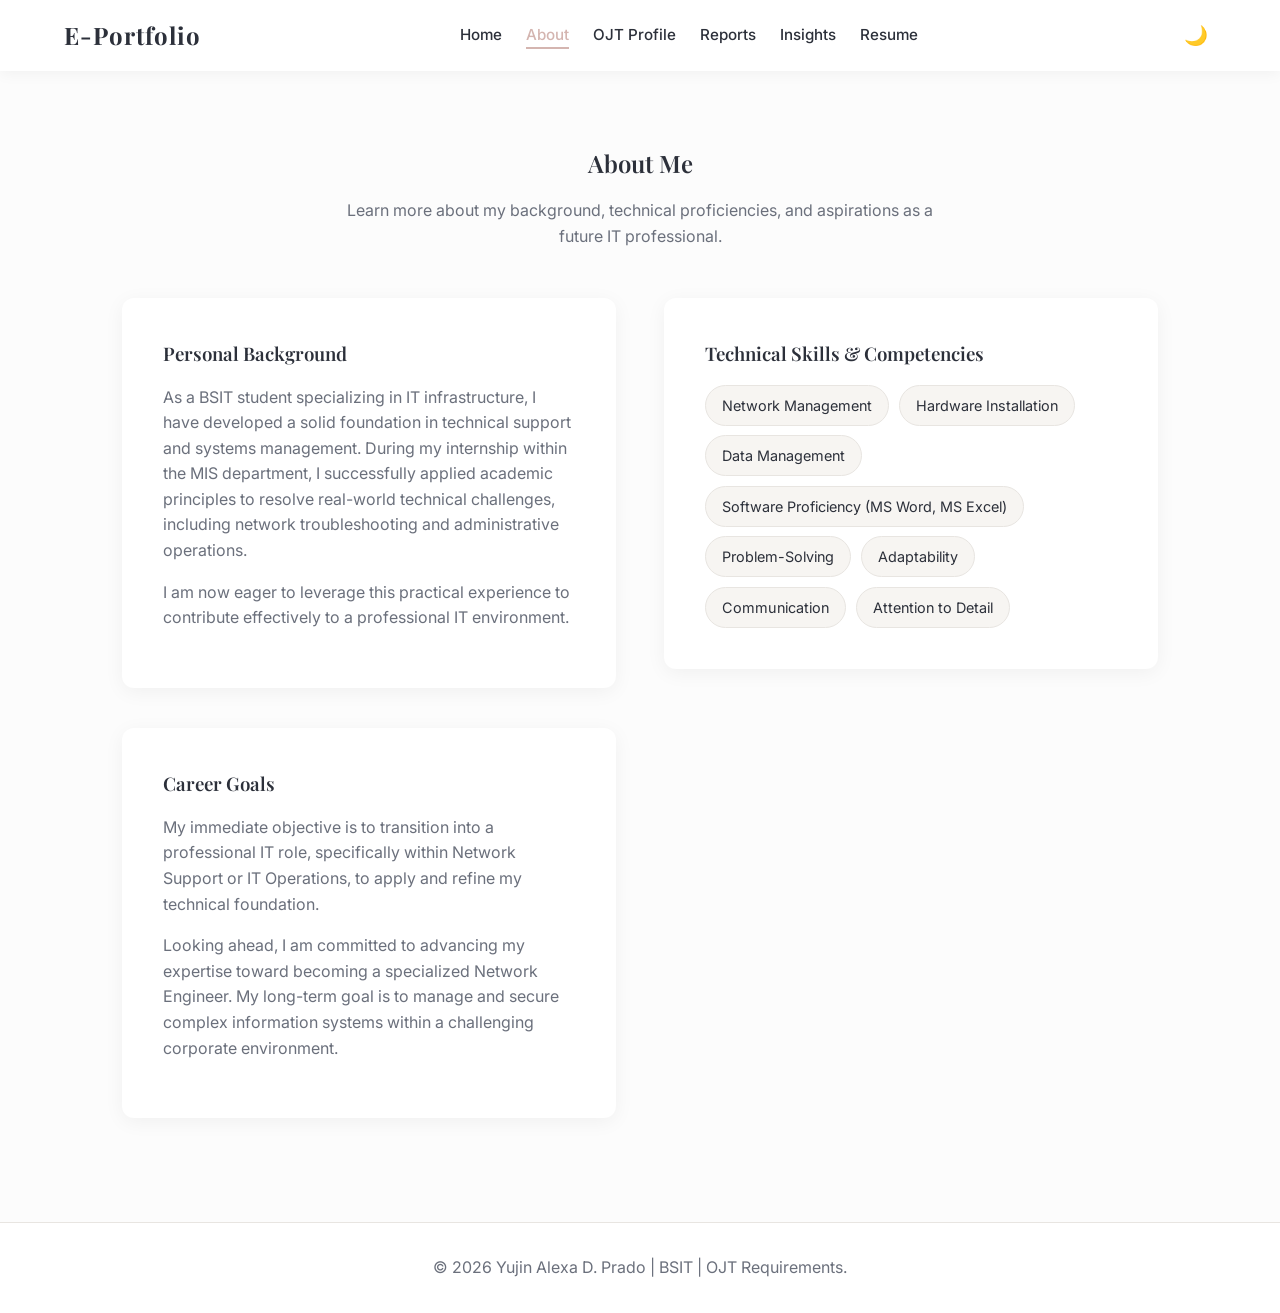
==== commit fe27a154: "feat: #1 full content migration for Yujin Prado's OJT e-Portfolio - Migrated all sample and placehol" ====
--- a/about.html
+++ b/about.html
@@ -4,24 +4,21 @@
     <meta charset="UTF-8">
     <meta name="viewport" content="width=device-width, initial-scale=1.0">
     <title>About Me | Yujin Alexa D. Prado</title>
+    <link rel="icon" type="image/png" href="assets/img/web_icon.png">
     <link rel="preconnect" href="https://fonts.googleapis.com">
     <link rel="preconnect" href="https://fonts.gstatic.com" crossorigin>
     <link href="https://fonts.googleapis.com/css2?family=Inter:wght@300;400;500;600&family=Playfair+Display:wght@500;600;700&display=swap" rel="stylesheet">
     <link rel="stylesheet" href="assets/css/style.css">
 </head>
 <body>
-
     <nav class="navbar">
         <a href="index.html" class="nav-brand">E-Portfolio</a>
         <ul class="nav-links">
             <li><a href="index.html">Home</a></li>
             <li><a href="about.html" class="active">About</a></li>
             <li><a href="ojt-profile.html">OJT Profile</a></li>
-            <li><a href="chapters.html">Chapters</a></li>
-            <li><a href="outputs.html">Outputs</a></li>
             <li><a href="reports.html">Reports</a></li>
             <li><a href="insights.html">Insights</a></li>
-            <li><a href="gallery.html">Gallery</a></li>
             <li><a href="resume.html">Resume</a></li>
         </ul>
         <div style="display: flex; align-items: center; gap: 0.5rem;">
@@ -40,38 +37,26 @@
                 <div>
                     <div class="content-section">
                         <h3>Personal Background</h3>
-                        <p>I am a detail-oriented and passionate Information Technology student at Occidental Mindoro State College. Throughout my academic journey, I have developed a strong foundation in software development and systems management.</p>
-                        <p>I enjoy bridging the gap between complex technical problems and intuitive user experiences. My goal is to build scalable, accessible, and meaningful digital solutions that make a positive impact.</p>
+                        <p>As a BSIT student specializing in IT infrastructure, I have developed a solid foundation in technical support and systems management. During my internship within the MIS department, I successfully applied academic principles to resolve real-world technical challenges, including network troubleshooting and administrative operations.</p>
+                        <p>I am now eager to leverage this practical experience to contribute effectively to a professional IT environment.</p>
                     </div>
                     <div class="content-section">
                         <h3>Career Goals</h3>
-                        <p>Upon graduation, I aim to secure a position as a Full-Stack Software Developer, particularly within an innovative tech startup or SaaS environment. I am highly motivated by remote-friendly roles that allow me to collaborate with international teams.</p>
-                        <p>In the long term, I aspire to become a lead systems architect where I can design robust enterprise solutions and mentor junior developers.</p>
+                        <p>My immediate objective is to transition into a professional IT role, specifically within Network Support or IT Operations, to apply and refine my technical foundation.</p>
+                        <p>Looking ahead, I am committed to advancing my expertise toward becoming a specialized Network Engineer. My long-term goal is to manage and secure complex information systems within a challenging corporate environment.</p>
                     </div>
                 </div>
                 <div>
                     <div class="content-section">
-                        <h3>Technical Skills</h3>
+                        <h3>Technical Skills & Competencies</h3>
                         <ul class="skills-list">
-                            <li>Java & Kotlin</li>
-                            <li>Vue.js</li>
-                            <li>TypeScript / JavaScript</li>
-                            <li>HTML5 & CSS3</li>
-                            <li>PostgreSQL</li>
-                            <li>MariaDB</li>
-                            <li>Firebase / Supabase</li>
-                            <li>Git & Version Control</li>
-                            <li>Android Studio</li>
-                        </ul>
-                    </div>
-                    <div class="content-section">
-                        <h3>Soft Skills</h3>
-                        <ul class="skills-list">
-                            <li>Problem Solving</li>
-                            <li>Team Collaboration</li>
-                            <li>Time Management</li>
+                            <li>Network Management</li>
+                            <li>Hardware Installation</li>
+                            <li>Data Management</li>
+                            <li>Software Proficiency (MS Word, MS Excel)</li>
+                            <li>Problem-Solving</li>
                             <li>Adaptability</li>
-                            <li>Technical Communication</li>
+                            <li>Communication</li>
                             <li>Attention to Detail</li>
                         </ul>
                     </div>
